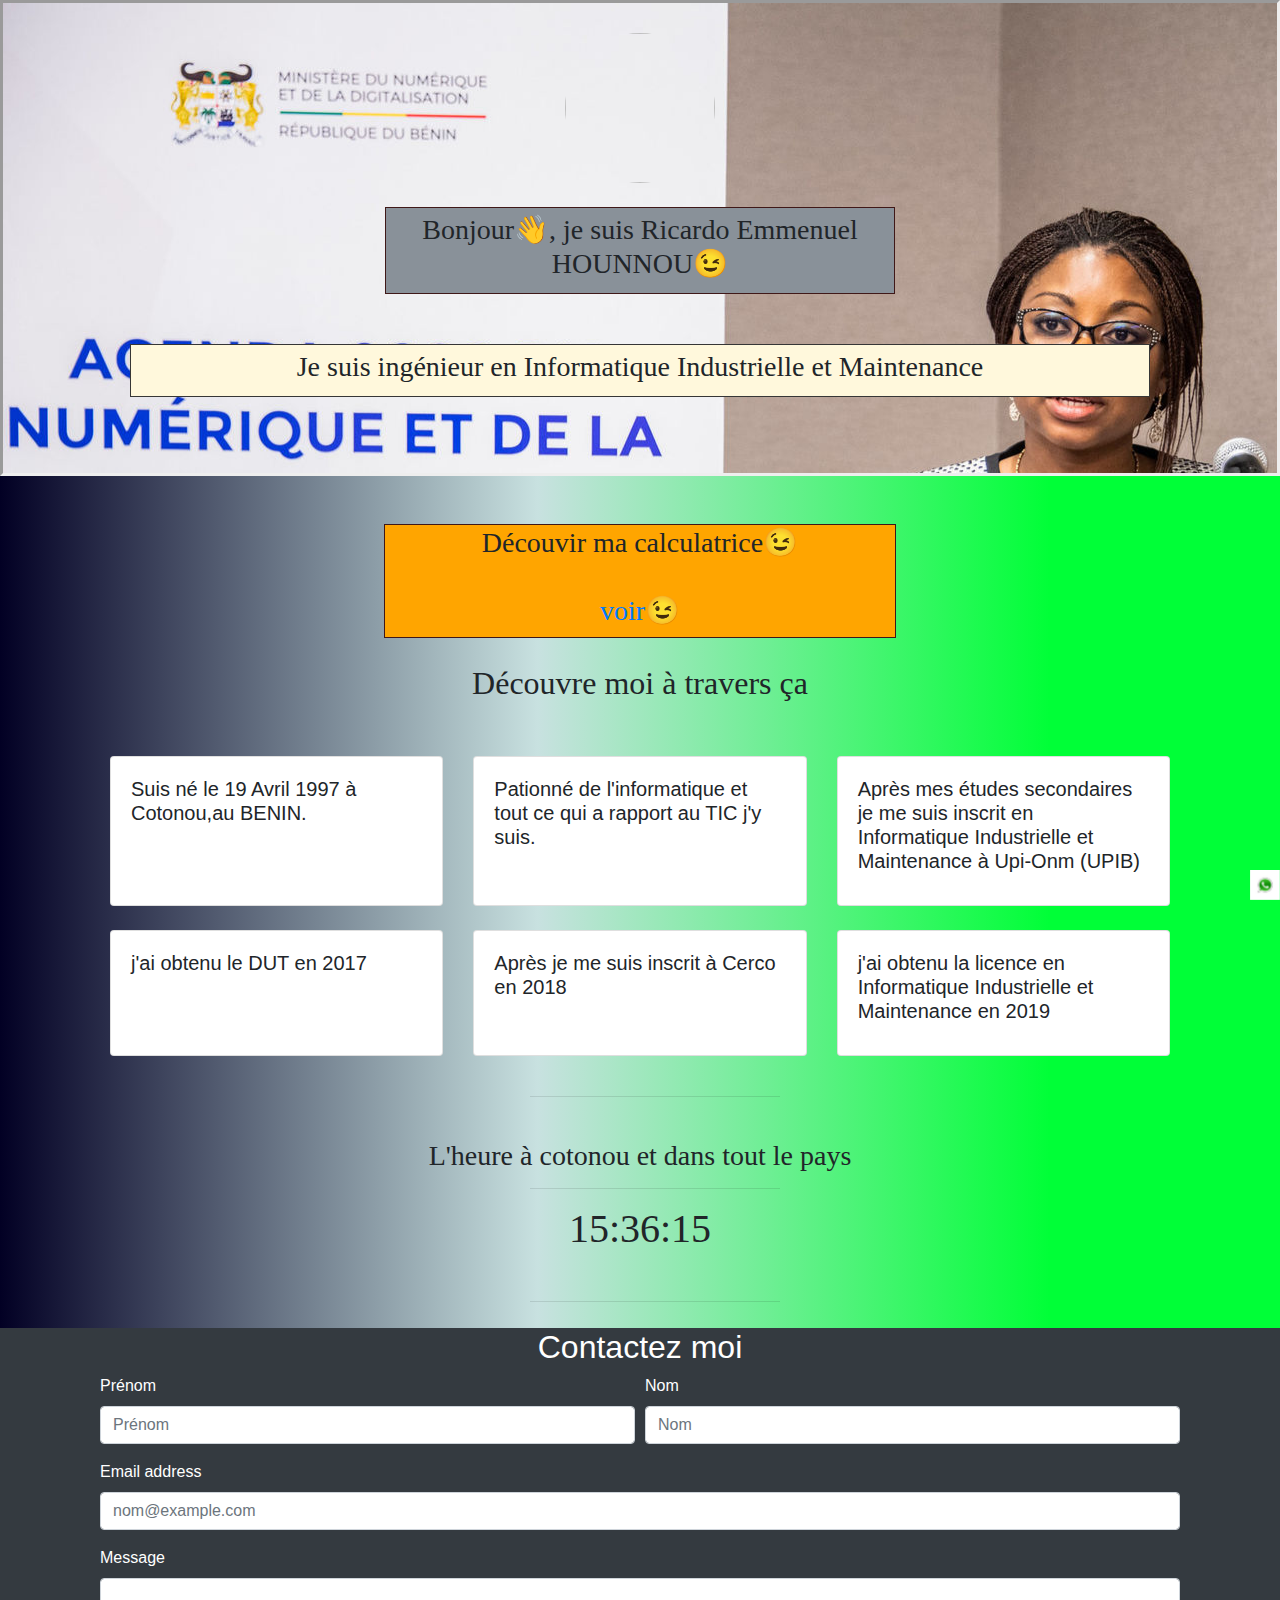
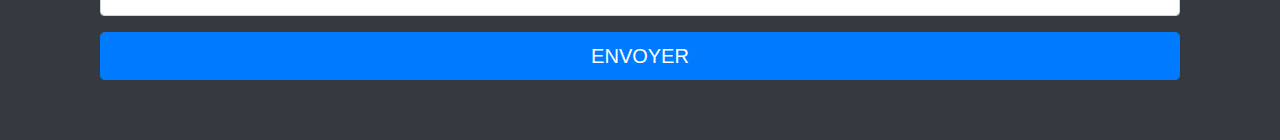
==== index.html @ 2be422c5 "Rename indexrico.html to index.html" ====
<!DOCTYPE html>
<html lang="en">
<head>
    <meta charset="UTF-8">
    <meta name="viewport" content="width=device-width, initial-scale=1.0">
    <meta name="description" content="Pour mes fans">
    <meta name="0g:image" content="https://yanngomez.netlify.app/i0.JPG">
    <title>Ricardo HOUNNOU😉</title>
    <link rel="stylesheet" href="style1.css">
    <link rel="stylesheet" href="https://stackpath.bootstrapcdn.com/bootstrap/4.5.2/css/bootstrap.min.css" integrity="sha384-JcKb8q3iqJ61gNV9KGb8thSsNjpSL0n8PARn9HuZOnIxN0hoP+VmmDGMN5t9UJ0Z" crossorigin="anonymous">
    <link
    rel="stylesheet"
    href="https://cdnjs.cloudflare.com/ajax/libs/animate.css/4.1.1/animate.min.css"
     />
    <script src="https://cdn.jsdelivr.net/npm/medium-zoom@1.0.6/dist/medium-zoom.min.js"></script>
</head>
<body>
    <div class="bod">
        <div>
            <img src="ibase.JPG" alt="" class="im1">
        </div>
        <br>
        <div class="bod1" class="row">
            <h3>Bonjour👋, je suis Ricardo Emmenuel HOUNNOU😉 </h3>  
        </div>
        <br>
        <br>
        <div class="bod2">
            <h3>Je suis ingénieur en Informatique Industrielle et Maintenance</h3>
        </div>
    </div>
    <br>
    <br>
    <div class="calco">
        <div class="text0">
            <h3>Découvir ma calculatrice😉</h3>
        </div>
        <br>
        <div class="calculatrice">
            <h3> <a href="indexcalc.html">voir😉</a></h3>
        </div>
        
    </div>





    <div>
        <div class="text1">
           <h2> Découvre moi à travers ça </h2>
        </div>
        <br>
        <div class="container">
            <div class="row row-cols-1 row-cols-md-3" style="margin-left: 10px; margin-right: 10px; margin-top: 2%">
                <div class="col mb-4">
                    
                        <div class="card h-100">
                            <img src="i10.JPG" class="card-img-top" alt="" width="300">
    
                            <div class="card-body">
                                <h5 class="card-title">Suis né le 19 Avril 1997 à Cotonou,au BENIN.</h5>
                            </div>
                        </div>                  
                </div>
                <div class="col mb-4">                 
                        <div class="card h-100">   
                            <img src="i8.JPG" class="card-img-top" alt="" width="300">
                            <div class="card-body">
                                <h5 class="card-title">Pationné de l'informatique et tout ce qui a rapport au TIC j'y suis.</h5>                             
                            </div>
                        </div>                
                </div>
                <div class="col mb-4">                   
                        <div class="card h-100">
                            <img src="i3.JPG" class="card-img-top" alt="" width="300">
                            <div class="card-body">
                                <h5 class="card-title">Après mes études secondaires je me suis inscrit en Informatique Industrielle et Maintenance à Upi-Onm (UPIB)</h5>
                            </div>
                        </div>
                </div>
                <div class="col mb-4">
                        <div class="card h-100">
                            <img src="i4.JPG" class="card-img-top" alt="" width="300">
                            <div class="card-body">
                                <h5 class="card-title">j'ai obtenu le DUT en 2017</h5>
                            </div>
                        </div>
                </div>
            <div class="col mb-4">
                    <div class="card h-100">
                        <img src="i5.JPG" class="card-img-top" alt="" width="300">
                        <div class="card-body">
                            <h5 class="card-title">Après je me suis inscrit à Cerco en 2018 </h5>                           
                        </div>
                    </div>               
            </div>
            <div class="col mb-4">               
                    <div class="card h-100">
                        <img src="i6.JPG" class="card-img-top" alt="" width="300">
                        <div class="card-body">
                            <h5 class="card-title">j'ai obtenu la licence en Informatique Industrielle et Maintenance en 2019</h5>                          
                        </div>
                    </div>             
            </div>
        </div>
    </div>
    
    <hr>
    <div class="text2">
        <h3> L'heure à cotonou et dans tout le pays</h3>
        <hr>
        <div class="heure-centre">
            <h1 id="heure"> 12:05:02 </h1>

            <script>

                function checkTime(i) {
                    if (i < 10) {
                        i = "0" + i;
                    }
                    return i;
                }

                function startTime() {
                    var day = new Date(); // for now
                    var hours = day.getHours(); // => 9
                    var minutes = day.getMinutes(); // =>  30
                    var secondes = day.getSeconds(); // => 51
                    // add a zero in front of numbers<10
                    hours = checkTime(hours)
                    minutes = checkTime(minutes);
                    secondes = checkTime(secondes);
                    var heure_a_afficher = hours + ":" + minutes + ":" + secondes
                    document.getElementById("heure").innerHTML = heure_a_afficher
                    t = setTimeout(function () {
                        startTime()
                    }, 500); // setTimeout prend deux paramètres: une fonction et un temps estimé en milisecondes. La fonction s'exécute après le temps défini
                }
                startTime();
            </script>
        </div>    
    </div>
    <br>
    <hr>
    
    <div class="couleur" style="background-color:#343a40;">
        <div class="container">
            <div class="row" style="margin-left: 0px; margin-right: 0px; padding-bottom: 60px;">
                <div class="col-12">
                    <h2 class="text-center mb 4">Contactez moi </h2>
                    <form class="form-signin" data-netlify="true" name="form" method="POST">

                        <div class="form-row">
                            <div class="form-group col-md-6">
                                <label for=inputAddress>Prénom</label>
                                <input type="text" class="form-control" name="prenom" placeholder="Prénom">
                            </div>
                            <div class="form-group col-md-6">
                                <label for=inputAddress>Nom</label>
                                <input type="text" class="form-control" name="nom" placeholder="Nom">
                            </div>
                        </div>

                        <div class="form-group">
                            <label for="exampleInputEmail1">Email address</label>
                            <input type="email" class="form-control" id="exampleInputEmail1"
                                aria-describedby="emailHelp" name="mail" placeholder="nom@example.com">
                            
                        </div>

                        <div class="form-group">
                            <label for="exampleFormControlTextarea1">Message</label>
                            <input type="text" class="form-control" id="exampleFormControlTextarea1" rows="3">
                        </div>

                        <button class="btn btn-lg btn-primary btn-block" type="submit">ENVOYER</button>
                    </form>
                </div>
            </div>
        </div>
    </div>
        
        <div class="fixed-bottom" style="text-align: right;">
            
            <a href="http://wa.me/22961297472" target="blank"><img src="logowa.jpg" alt="" width="30px"></a>
        </div>
       
    <script>
        mediumZoom('img');
    </script>
</body>
</html>
---- style1.css ----
body{
    background: rgb(2,0,36);
    background: linear-gradient(90deg, rgba(2,0,36,1) 0%, rgba(9, 121, 116, 0.225) 42%, rgb(0, 255, 55) 82%);
    
}

.bod{
    border-style: inset;
    text-align: center;
    padding-top: 30px;
    padding-bottom: 50px;
   background-image: url(couv.jpeg);
}

.im1{
    width: 150px;
    height: 150px;
    border-radius: 500%;
    text-align: center;
}

.bod1{
    display: inline-block;
    padding: 5px;
    margin: 0 30%;
    animation: heartBeat; /* referring directly to the animation's @keyframe declaration */
    animation-duration: 4s; /* don't forget to set a duration! */
    border: 1px #3f1818 solid;
    background-color: rgb(137, 145, 153);
    font-family: cursive;
    font-weight: 200px;
    font-size: 18px;
    width: 40%;
}

.bod2{
    border: 1px #363636 solid;
    padding: 5px;
    text-align: center;
    font-family: cursive;
    font-weight: 200px;
    font-size: 18px;
    height: auto;
    width: 80%;
    margin: 2% 10%;
    background-color: cornsilk;
}
.calco{

    display: inline-block;
    padding: 1px;
    margin: 0 30%;
    animation:bounceOut; /* referring directly to the animation's @keyframe declaration */
    animation-duration: 2s; /* don't forget to set a duration! */
    border: 1px #3f1818 solid;
    background-color: orange;
    font-family: cursive;
    font-weight: 100px;
    font-size: 18px;
    width: 40%;

}

.text0{

    text-align: center;
}

.text1{
    padding-top: 2%;
    text-align: center;
    font-family: cursive;
    font-weight: 300px;
    font-size: 27px;
}

.text2{
    padding-top: 2%;
      text-align: center;
      font-family: cursive;
      font-weight: 300px;
      font-size: 27px;
}

.card{
    border: transparent;
  }

.row {
      margin-left: 5%;
  }

hr {
    display: block;
    height: 2px;
    border: 0;
    border-top: 3px solid rgb(14, 3, 3);
    margin-left: 530px;
    margin-right: 500px;
    padding: 0px;
}

.heure-centre{
    text-align: center;
    font-family: cursive;
    font-weight: 250px;
    font-size: 27px;
}

.text3{
    
    text-align: center;
}

.text4{
    
    text-align: center;
}

.text5{
    text-align: center;
}

.couleur{
    color: #fff;
    margin-top: 2%;
}
.calculatrice{
    text-align: center;
}
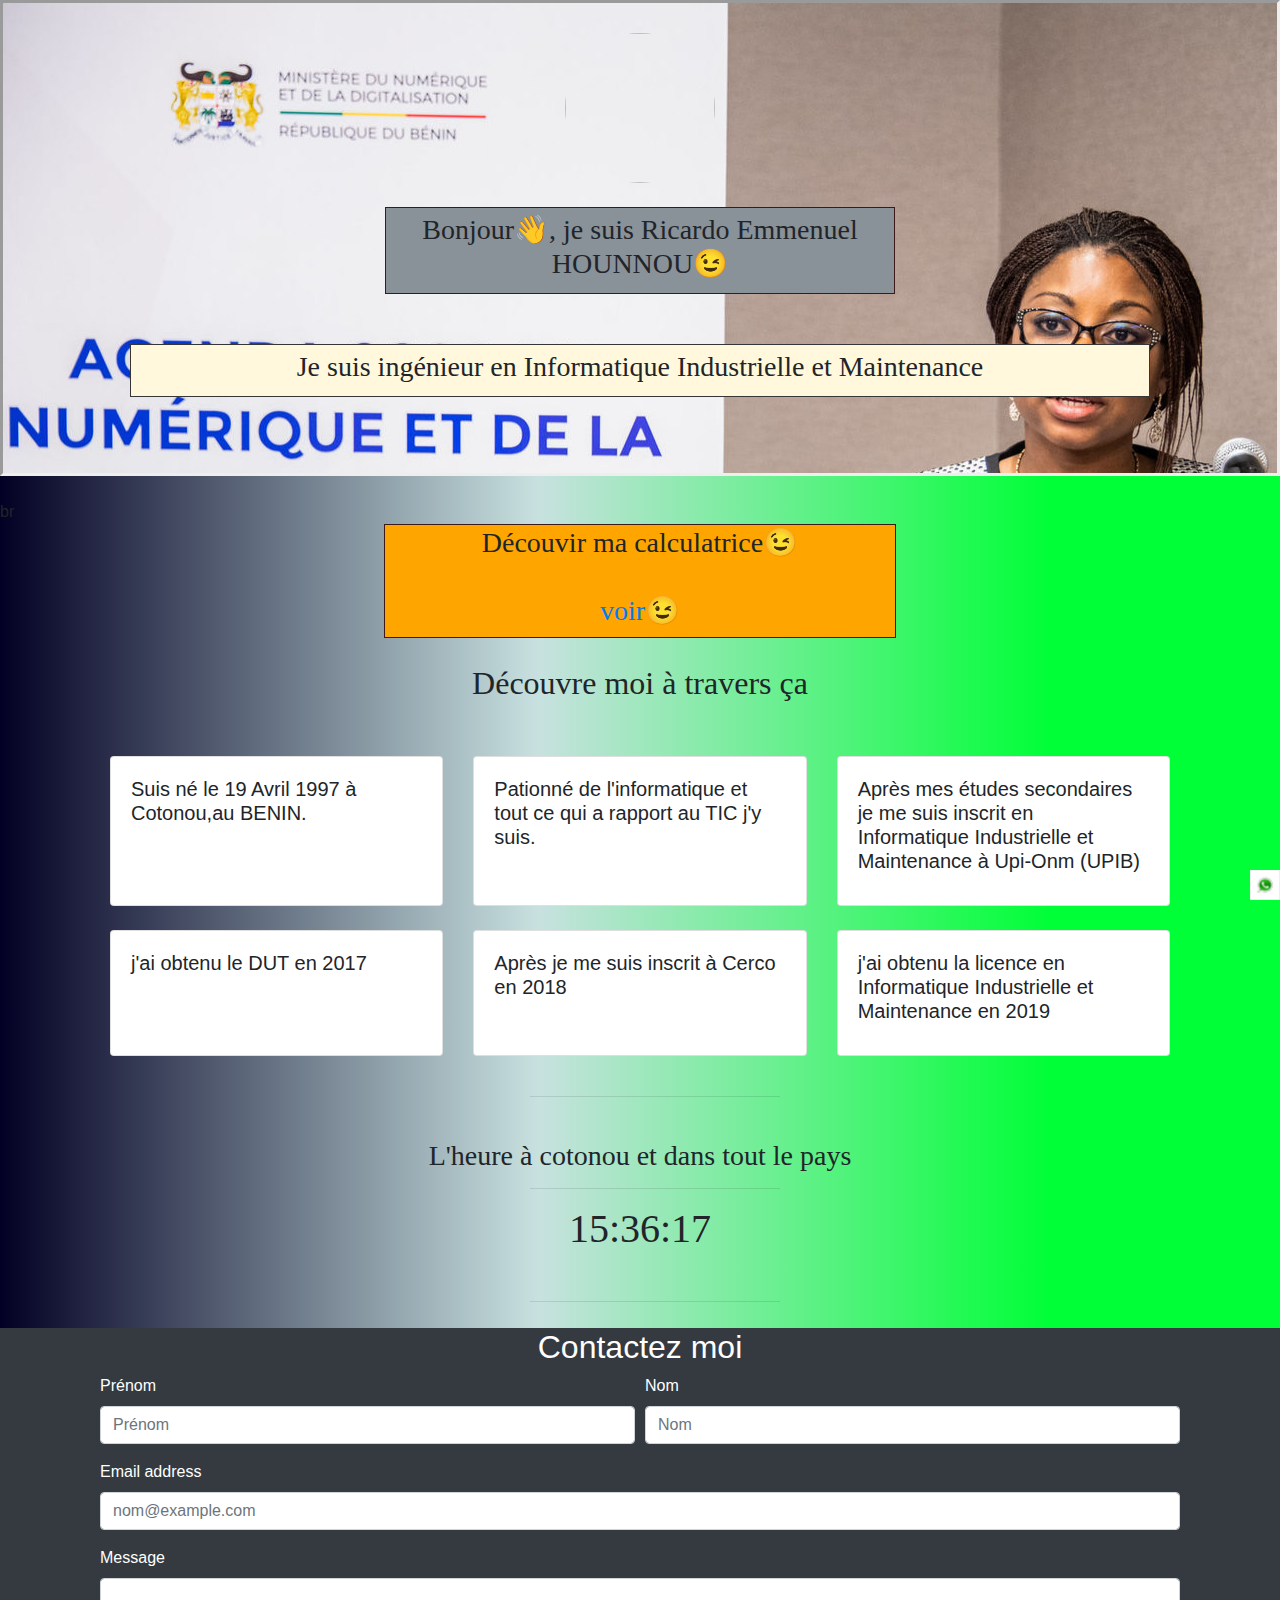
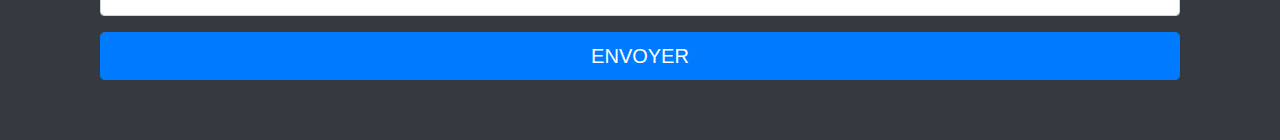
==== commit 1d742542: "Rename indexrico.html to index.html" ====
--- a/index.html
+++ b/index.html
@@ -4,7 +4,7 @@
     <meta charset="UTF-8">
     <meta name="viewport" content="width=device-width, initial-scale=1.0">
     <meta name="description" content="Pour mes fans">
-    <meta name="0g:image" content="https://yanngomez.netlify.app/i0.JPG">
+    <meta name="0g:image" content="/https://ricochoco.netlify.app/ibase.jpg">
     <title>Ricardo HOUNNOU😉</title>
     <link rel="stylesheet" href="style1.css">
     <link rel="stylesheet" href="https://stackpath.bootstrapcdn.com/bootstrap/4.5.2/css/bootstrap.min.css" integrity="sha384-JcKb8q3iqJ61gNV9KGb8thSsNjpSL0n8PARn9HuZOnIxN0hoP+VmmDGMN5t9UJ0Z" crossorigin="anonymous">
@@ -30,7 +30,7 @@
         </div>
     </div>
     <br>
-    <br>
+    br
     <div class="calco">
         <div class="text0">
             <h3>Découvir ma calculatrice😉</h3>
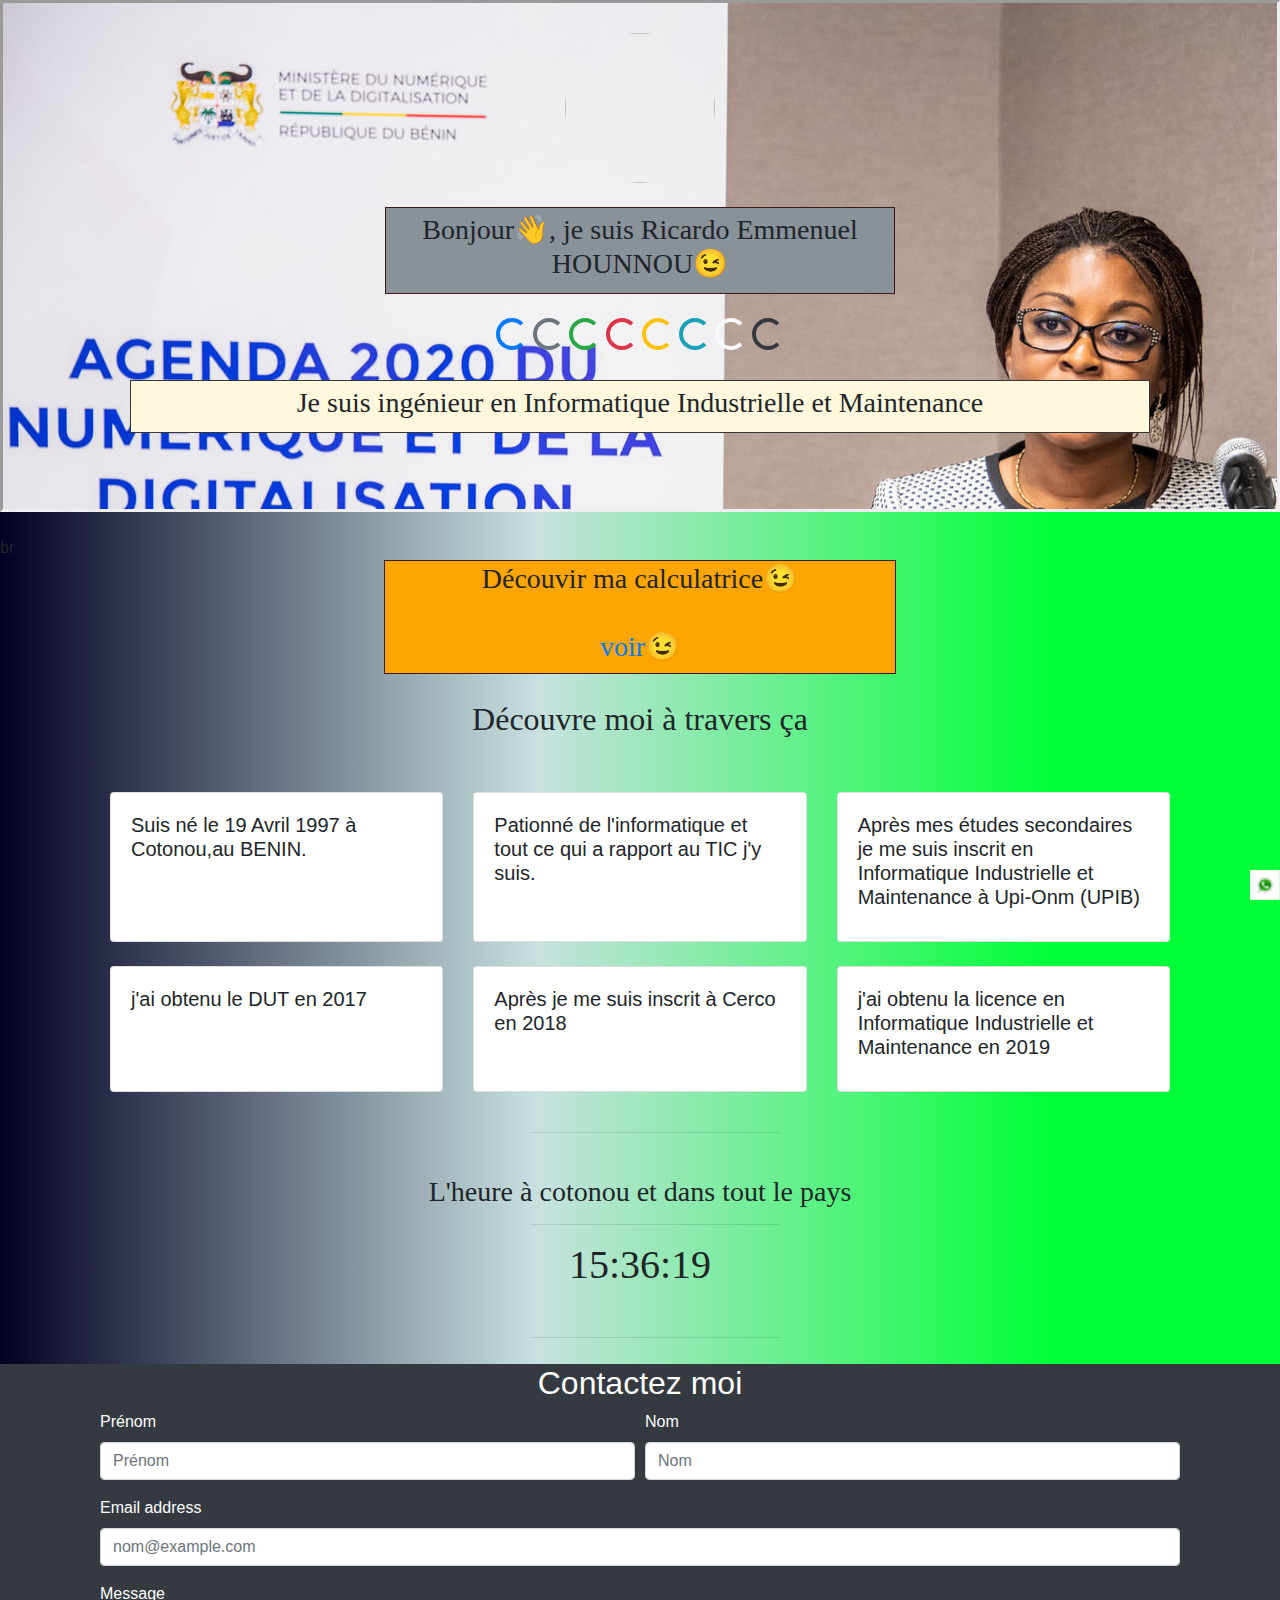
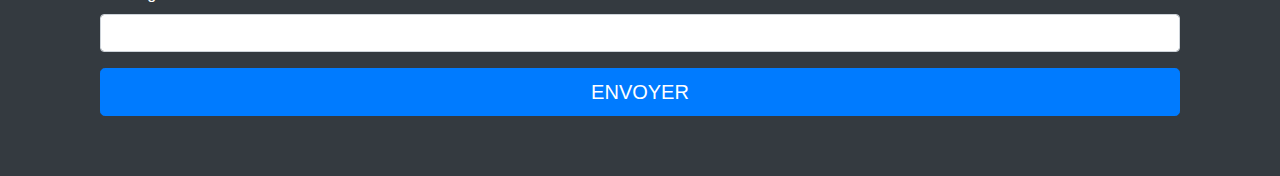
==== commit 40dc6503: "Update index.html" ====
--- a/index.html
+++ b/index.html
@@ -25,6 +25,30 @@
         </div>
         <br>
         <br>
+        <div class="spinner-border text-primary" role="status">
+  <span class="sr-only">Loading...</span>
+</div>
+<div class="spinner-border text-secondary" role="status">
+  <span class="sr-only">Loading...</span>
+</div>
+<div class="spinner-border text-success" role="status">
+  <span class="sr-only">Loading...</span>
+</div>
+<div class="spinner-border text-danger" role="status">
+  <span class="sr-only">Loading...</span>
+</div>
+<div class="spinner-border text-warning" role="status">
+  <span class="sr-only">Loading...</span>
+</div>
+<div class="spinner-border text-info" role="status">
+  <span class="sr-only">Loading...</span>
+</div>
+<div class="spinner-border text-light" role="status">
+  <span class="sr-only">Loading...</span>
+</div>
+<div class="spinner-border text-dark" role="status">
+  <span class="sr-only">Loading...</span>
+</div>
         <div class="bod2">
             <h3>Je suis ingénieur en Informatique Industrielle et Maintenance</h3>
         </div>
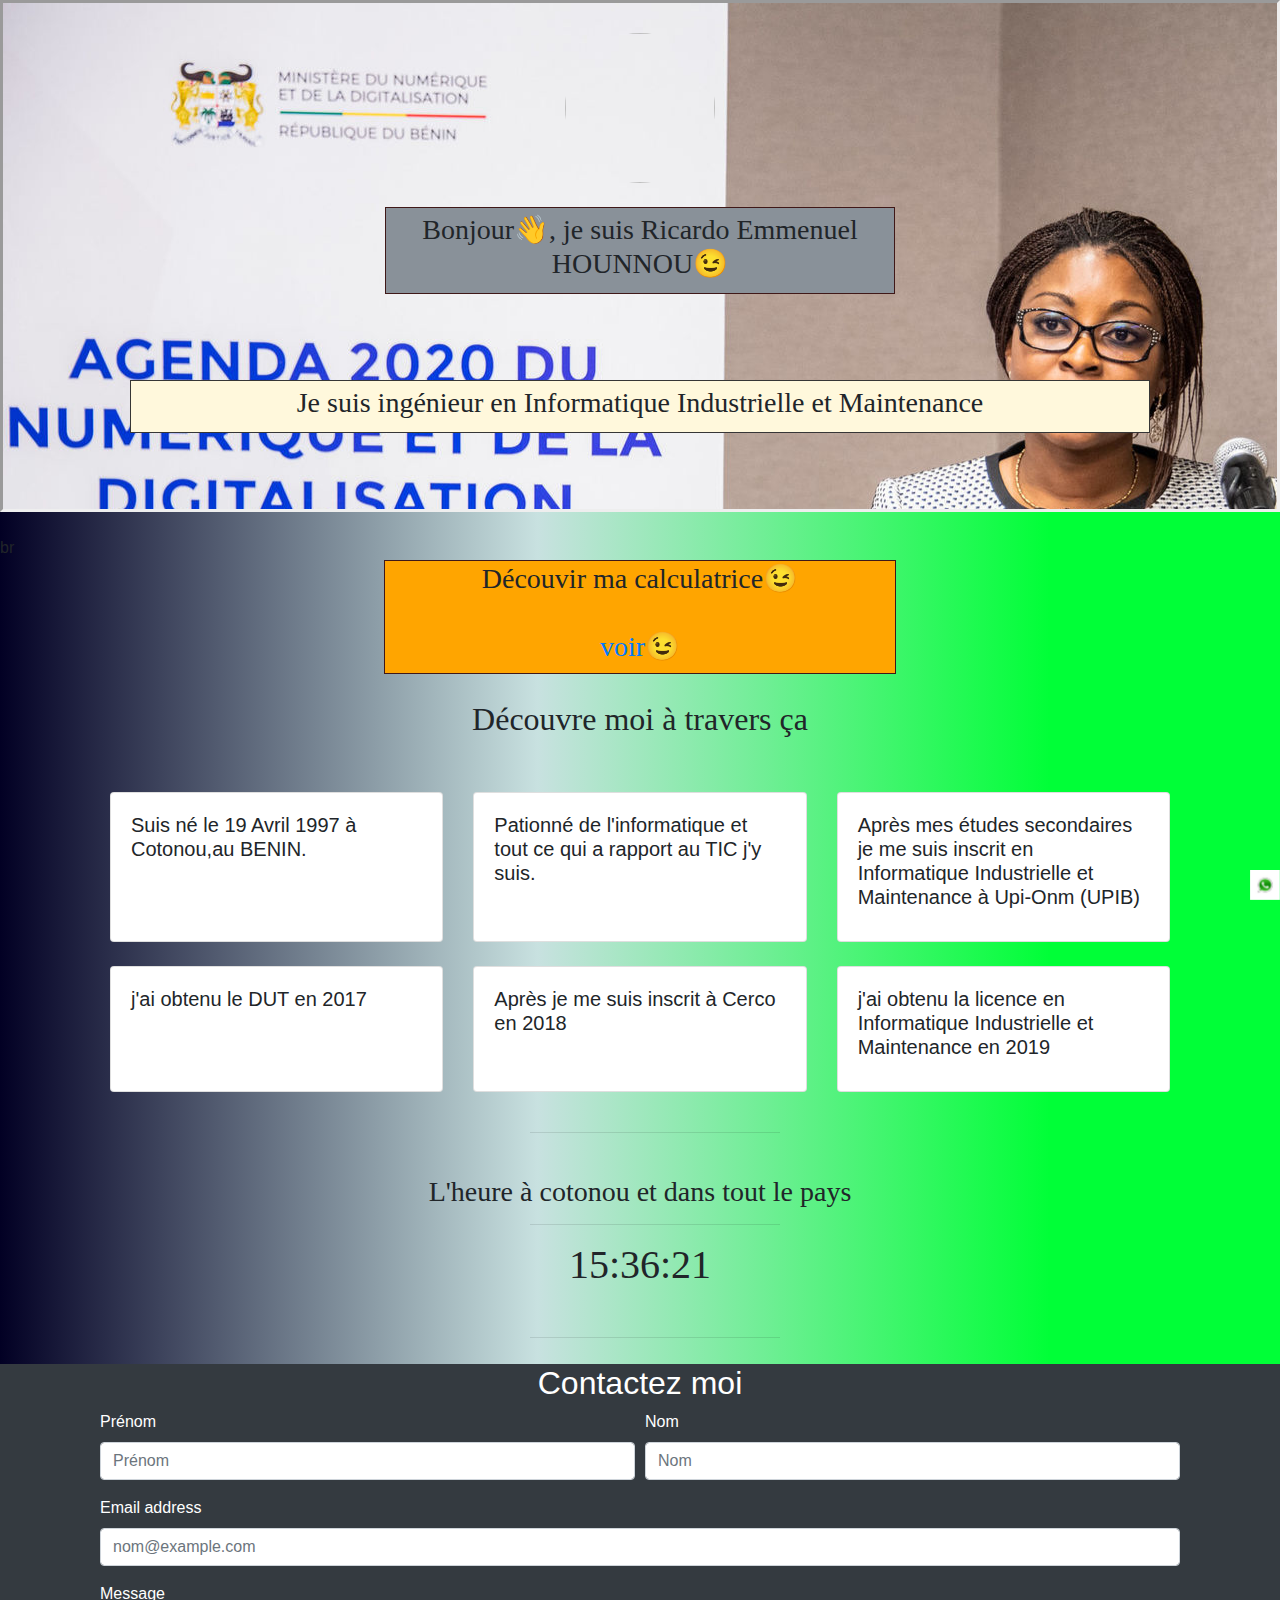
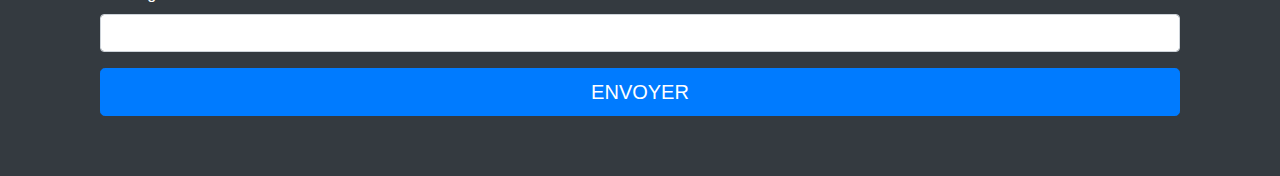
==== commit df428a8b: "Update index.html" ====
--- a/index.html
+++ b/index.html
@@ -25,28 +25,28 @@
         </div>
         <br>
         <br>
-        <div class="spinner-border text-primary" role="status">
-  <span class="sr-only">Loading...</span>
-</div>
-<div class="spinner-border text-secondary" role="status">
-  <span class="sr-only">Loading...</span>
-</div>
-<div class="spinner-border text-success" role="status">
-  <span class="sr-only">Loading...</span>
-</div>
-<div class="spinner-border text-danger" role="status">
-  <span class="sr-only">Loading...</span>
-</div>
-<div class="spinner-border text-warning" role="status">
-  <span class="sr-only">Loading...</span>
-</div>
-<div class="spinner-border text-info" role="status">
-  <span class="sr-only">Loading...</span>
-</div>
-<div class="spinner-border text-light" role="status">
-  <span class="sr-only">Loading...</span>
-</div>
-<div class="spinner-border text-dark" role="status">
+       <div class="spinner-grow text-primary" role="status">
+  <span class="sr-only">Loading...</span>
+</div>
+<div class="spinner-grow text-secondary" role="status">
+  <span class="sr-only">Loading...</span>
+</div>
+<div class="spinner-grow text-success" role="status">
+  <span class="sr-only">Loading...</span>
+</div>
+<div class="spinner-grow text-danger" role="status">
+  <span class="sr-only">Loading...</span>
+</div>
+<div class="spinner-grow text-warning" role="status">
+  <span class="sr-only">Loading...</span>
+</div>
+<div class="spinner-grow text-info" role="status">
+  <span class="sr-only">Loading...</span>
+</div>
+<div class="spinner-grow text-light" role="status">
+  <span class="sr-only">Loading...</span>
+</div>
+<div class="spinner-grow text-dark" role="status">
   <span class="sr-only">Loading...</span>
 </div>
         <div class="bod2">
